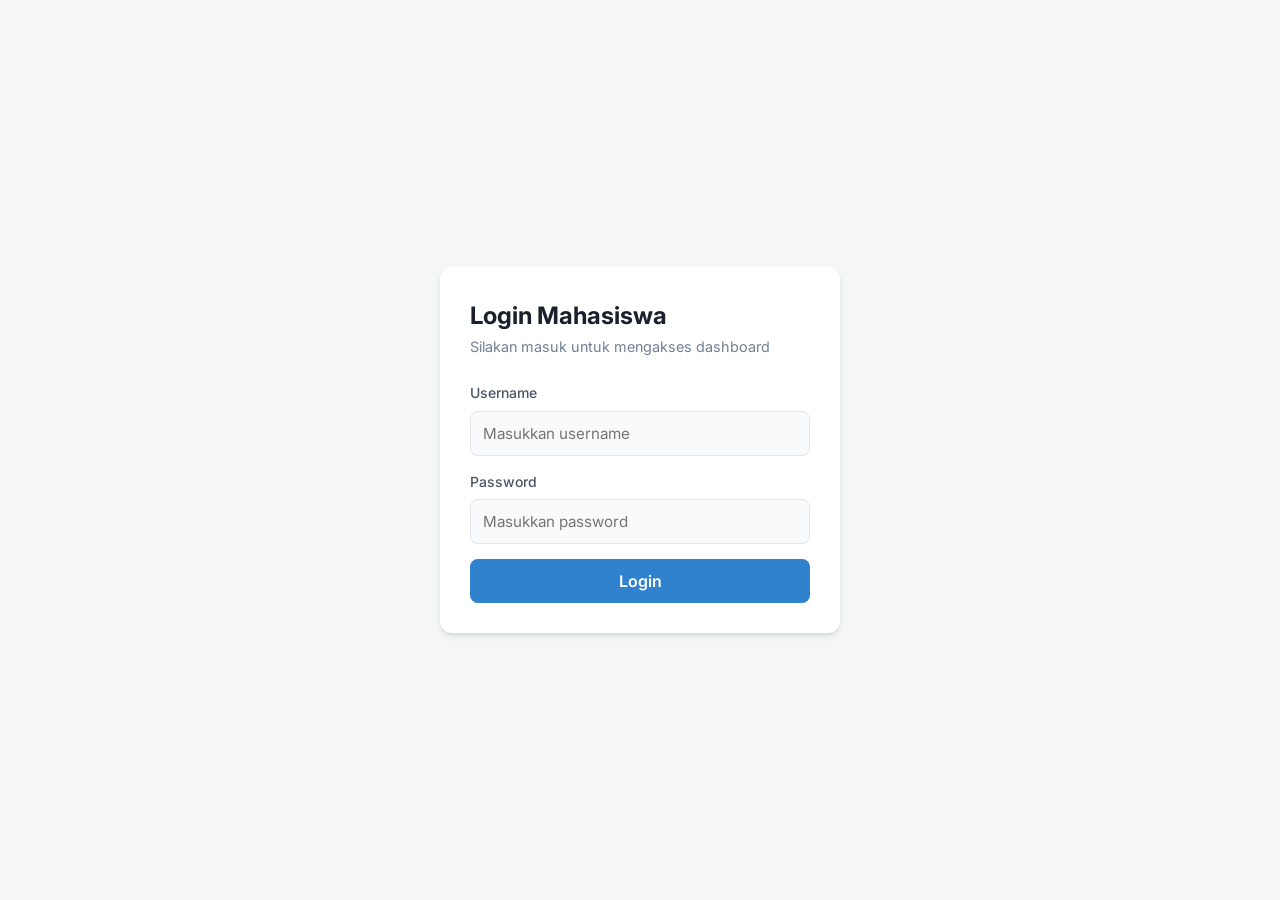
==== frontend/dashboard.html @ 391fcde4 "Initial push for student notes app" ====
<!DOCTYPE html>
<html lang="id">
<head>
    <meta charset="UTF-8">
    <meta name="viewport" content="width=device-width, initial-scale=1.0">
    <title>Dashboard Mahasiswa</title>
    <link rel="stylesheet" href="style.css">
</head>
<body>

<div class="container">
    <div class="header">
        <h1>Dashboard Mahasiswa</h1>
        <button onclick="logout()" class="btn-danger">Logout</button>
    </div>

    <div class="grid-layout">
        <div class="card section-card">
            <h2>Tambah Catatan</h2>
            <div class="form-group">
                <input type="text" id="title" placeholder="Judul Catatan">
            </div>
            <div class="form-group">
                <textarea id="content" placeholder="Isi Catatan" rows="4"></textarea>
            </div>
            <button onclick="addNote()" class="btn-primary">Tambah Catatan</button>
            
            <div id="notes" class="list-container"></div>
        </div>

        <div class="card section-card">
            <h2>Tambah Jadwal Kuliah</h2>
            <div class="form-group">
                <input type="text" id="course" placeholder="Mata Kuliah">
            </div>
            <div class="grid-2-cols">
                <div class="form-group">
                    <input type="text" id="day" placeholder="Hari">
                </div>
                <div class="form-group">
                    <input type="time" id="time" placeholder="Jam">
                </div>
            </div>
            <div class="form-group">
                <input type="text" id="room" placeholder="Ruangan">
            </div>
            <button onclick="addSchedule()" class="btn-primary">Tambah Jadwal</button>

            <div id="schedules" class="list-container"></div>
        </div>
    </div>
</div>

<script src="script.js"></script>
<script>
    document.addEventListener("DOMContentLoaded", () => {
        checkAuth();
        loadNotes();
        loadSchedules();
    });
</script>
</body>
</html>
---- frontend/style.css ----
@import url('https://fonts.googleapis.com/css2?family=Inter:wght@400;500;600;700&display=swap');

* {
    box-sizing: border-box;
    margin: 0;
    padding: 0;
}

body {
    font-family: 'Inter', sans-serif;
    background: #f4f7f6;
    color: #2d3748;
    line-height: 1.6;
}

.center-layout {
    display: flex;
    justify-content: center;
    align-items: center;
    min-height: 100vh;
}

.container {
    max-width: 1000px;
    margin: 40px auto;
    padding: 0 20px;
}

.header {
    display: flex;
    justify-content: space-between;
    align-items: center;
    margin-bottom: 30px;
}

.card {
    background: #ffffff;
    padding: 30px;
    border-radius: 12px;
    box-shadow: 0 4px 6px -1px rgba(0, 0, 0, 0.1), 0 2px 4px -1px rgba(0, 0, 0, 0.06);
}

.login-card {
    width: 100%;
    max-width: 400px;
}

.grid-layout {
    display: grid;
    grid-template-columns: 1fr 1fr;
    gap: 30px;
}

@media (max-width: 768px) {
    .grid-layout {
        grid-template-columns: 1fr;
    }
}

h1 {
    font-size: 1.5rem;
    font-weight: 700;
    color: #1a202c;
}

h2 {
    font-size: 1.25rem;
    font-weight: 600;
    margin-bottom: 20px;
    color: #2d3748;
    border-bottom: 2px solid #edf2f7;
    padding-bottom: 10px;
}

.subtitle {
    color: #718096;
    margin-bottom: 24px;
    font-size: 0.9rem;
}

.form-group {
    margin-bottom: 15px;
}

.grid-2-cols {
    display: grid;
    grid-template-columns: 1fr 1fr;
    gap: 15px;
}

label {
    display: block;
    font-size: 0.875rem;
    font-weight: 500;
    margin-bottom: 6px;
    color: #4a5568;
}

input, textarea {
    width: 100%;
    padding: 12px;
    border: 1px solid #e2e8f0;
    border-radius: 8px;
    font-family: inherit;
    font-size: 0.95rem;
    transition: all 0.2s;
    background-color: #f8fafc;
}

input:focus, textarea:focus {
    outline: none;
    border-color: #3182ce;
    box-shadow: 0 0 0 3px rgba(49, 130, 206, 0.15);
    background-color: #ffffff;
}

button {
    width: 100%;
    padding: 12px 20px;
    border: none;
    border-radius: 8px;
    font-size: 1rem;
    font-weight: 600;
    cursor: pointer;
    transition: all 0.2s;
    font-family: inherit;
}

.btn-primary {
    background: #3182ce;
    color: white;
}

.btn-primary:hover {
    background: #2b6cb0;
}

.btn-danger {
    background: #e53e3e;
    color: white;
    width: auto;
    padding: 8px 16px;
}

.btn-danger:hover {
    background: #c53030;
}

/* List Items Styling */
.list-container {
    margin-top: 30px;
    display: flex;
    flex-direction: column;
    gap: 15px;
}

.data-item {
    background: #f8fafc;
    border: 1px solid #e2e8f0;
    padding: 15px;
    border-radius: 8px;
    position: relative;
    transition: transform 0.2s;
}

.data-item:hover {
    transform: translateY(-2px);
    box-shadow: 0 2px 4px rgba(0,0,0,0.05);
}

.data-item h3 {
    font-size: 1.1rem;
    color: #2d3748;
    margin-bottom: 5px;
}

.data-item p {
    color: #4a5568;
    font-size: 0.9rem;
    margin-bottom: 4px;
}

.delete-btn {
    position: absolute;
    top: 15px;
    right: 15px;
    background: transparent;
    color: #e53e3e;
    width: auto;
    padding: 0;
    font-size: 0.85rem;
}

.delete-btn:hover {
    background: transparent;
    color: #c53030;
    text-decoration: underline;
}
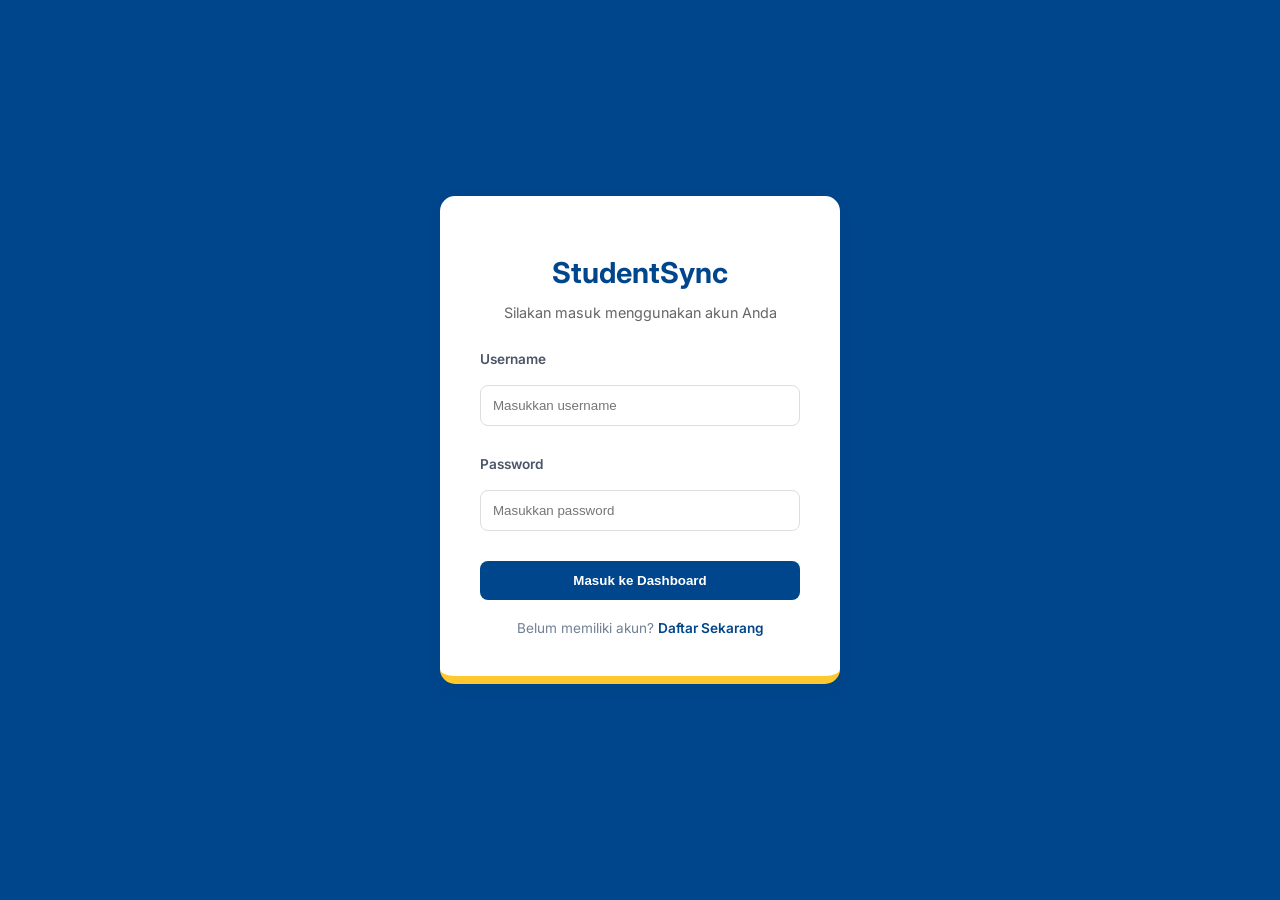
==== commit 6334f568: "Update: Menambahkan fitur dashboard terpisah, grouping, dan mock data" ====
--- a/frontend/dashboard.html
+++ b/frontend/dashboard.html
@@ -3,61 +3,188 @@
 <head>
     <meta charset="UTF-8">
     <meta name="viewport" content="width=device-width, initial-scale=1.0">
-    <title>Dashboard Mahasiswa</title>
+    <title>Dashboard Mahasiswa - StudentSync</title>
+    <link href="https://fonts.googleapis.com/css2?family=Inter:wght@400;500;600;700&display=swap" rel="stylesheet">
     <link rel="stylesheet" href="style.css">
+    <style>
+        /* Layout khusus Dashboard Grid */
+        .dashboard-grid {
+            display: grid;
+            grid-template-columns: 1fr 1fr;
+            gap: 25px;
+            margin-top: 20px;
+        }
+
+        .full-width {
+            grid-column: span 2;
+        }
+
+        .calendar-container {
+            background: white;
+            padding: 20px;
+            border-radius: 15px;
+            text-align: center;
+        }
+
+        .calendar-mockup {
+            border: 1px solid #eee;
+            border-radius: 10px;
+            padding: 15px;
+            background: #fafafa;
+        }
+
+        .calendar-header {
+            font-weight: bold;
+            color: var(--its-blue);
+            margin-bottom: 10px;
+            display: flex;
+            justify-content: space-between;
+        }
+
+        .calendar-days {
+            display: grid;
+            grid-template-columns: repeat(7, 1fr);
+            gap: 5px;
+            font-size: 0.85rem;
+        }
+
+        .day {
+            padding: 10px;
+            border-radius: 5px;
+        }
+
+        .day.today {
+            background: var(--its-blue);
+            color: white;
+            font-weight: bold;
+        }
+
+        .day.has-note {
+            border-bottom: 3px solid var(--its-gold);
+        }
+
+        .recent-notes-list {
+            margin-top: 15px;
+        }
+
+        .note-preview-item {
+            background: #fff;
+            border-left: 4px solid var(--its-green);
+            padding: 10px;
+            margin-bottom: 10px;
+            border-radius: 4px;
+            box-shadow: 0 2px 4px rgba(0,0,0,0.05);
+            font-size: 0.9rem;
+        }
+    </style>
 </head>
 <body>
 
-<div class="container">
-    <div class="header">
-        <h1>Dashboard Mahasiswa</h1>
-        <button onclick="logout()" class="btn-danger">Logout</button>
+    <div class="sidebar">
+        <h2>StudentSync</h2>
+        <a href="dashboard.html" class="nav-link active">Dashboard</a>
+        <a href="add-note.html" class="nav-link">Tambah Notes</a>
+        <a href="add-schedule.html" class="nav-link">Tambah Jadwal</a>
+        <a href="groups.html" class="nav-link">Grup Matkul</a>
+        <a href="#" onclick="logout()" class="nav-link" style="margin-top: 50px; color: var(--its-gold);">Logout</a>
     </div>
 
-    <div class="grid-layout">
-        <div class="card section-card">
-            <h2>Tambah Catatan</h2>
-            <div class="form-group">
-                <input type="text" id="title" placeholder="Judul Catatan">
+    <div class="main-content">
+        <header class="header">
+            <div>
+                <h1>Selamat Datang, <span id="display-name">Mahasiswa</span></h1>
+                <p>Berikut adalah ringkasan jadwal dan catatan Anda hari ini.</p>
             </div>
-            <div class="form-group">
-                <textarea id="content" placeholder="Isi Catatan" rows="4"></textarea>
-            </div>
-            <button onclick="addNote()" class="btn-primary">Tambah Catatan</button>
+            <div class="date-now" id="current-date"></div>
+        </header>
+
+        <div class="dashboard-grid">
             
-            <div id="notes" class="list-container"></div>
-        </div>
-
-        <div class="card section-card">
-            <h2>Tambah Jadwal Kuliah</h2>
-            <div class="form-group">
-                <input type="text" id="course" placeholder="Mata Kuliah">
-            </div>
-            <div class="grid-2-cols">
-                <div class="form-group">
-                    <input type="text" id="day" placeholder="Hari">
+            <div class="card">
+                <h3>📅 Kalender Kegiatan</h3>
+                <div class="calendar-mockup">
+                    <div class="calendar-header">
+                        <span>&lt;</span>
+                        <span id="month-year">Mei 2026</span>
+                        <span>&gt;</span>
+                    </div>
+                    <div class="calendar-days">
+                        <div style="color: #999;">S</div><div style="color: #999;">S</div><div style="color: #999;">R</div>
+                        <div style="color: #999;">K</div><div style="color: #999;">J</div><div style="color: #999;">S</div><div style="color: #999;">M</div>
+                        <div class="day">1</div><div class="day">2</div><div class="day">3</div>
+                        <div class="day">4</div><div class="day">5</div><div class="day">6</div><div class="day">7</div>
+                        <div class="day">8</div><div class="day">9</div><div class="day">10</div><div class="day">11</div>
+                        <div class="day today">12</div><div class="day has-note">13</div><div class="day">14</div>
+                    </div>
                 </div>
-                <div class="form-group">
-                    <input type="time" id="time" placeholder="Jam">
+                
+                <h4 style="margin-top: 20px;">Notes Terbaru</h4>
+                <div id="dashboard-notes-preview" class="recent-notes-list">
+                    <p class="empty-state">Memuat catatan...</p>
                 </div>
             </div>
-            <div class="form-group">
-                <input type="text" id="room" placeholder="Ruangan">
+
+            <div class="card">
+                <h3>⏰ Jadwal Kuliah Hari Ini</h3>
+                <div id="today-schedule-list">
+                    <div class="note-preview-item" style="border-left-color: var(--its-gold);">
+                        <strong>PSO (Pemodelan Sistem Objek)</strong>
+                        <div style="font-size: 0.8rem; color: #666;">Ruang IF-101 | 08:00 - 10:00</div>
+                    </div>
+                    <div class="note-preview-item" style="border-left-color: var(--its-gold);">
+                        <strong>Manajemen Database</strong>
+                        <div style="font-size: 0.8rem; color: #666;">Ruang IF-105 | 13:00 - 15:00</div>
+                    </div>
+                </div>
+                <button class="btn-primary" onclick="window.location.href='add-schedule.html'" style="margin-top: 15px; font-size: 0.8rem;">
+                    Lihat Semua Jadwal
+                </button>
             </div>
-            <button onclick="addSchedule()" class="btn-primary">Tambah Jadwal</button>
 
-            <div id="schedules" class="list-container"></div>
         </div>
     </div>
-</div>
 
-<script src="script.js"></script>
-<script>
-    document.addEventListener("DOMContentLoaded", () => {
-        checkAuth();
-        loadNotes();
-        loadSchedules();
-    });
-</script>
+    <script src="script.js"></script>
+    <script>
+        document.addEventListener("DOMContentLoaded", () => {
+            const userId = localStorage.getItem('user_id');
+            const userName = localStorage.getItem('username');
+            
+            if (!userId) {
+                window.location.href = 'index.html';
+                return;
+            }
+
+            document.getElementById('display-name').innerText = userName;
+            
+            // Set Tanggal Hari Ini
+            const options = { weekday: 'long', year: 'numeric', month: 'long', day: 'numeric' };
+            document.getElementById('current-date').innerText = new Date().toLocaleDateString('id-ID', options);
+
+            // Load Preview Notes
+            loadNotesPreview(userId);
+        });
+
+        async function loadNotesPreview(userId) {
+            try {
+                const response = await fetch(`${API}/notes?user_id=${userId}`);
+                const data = await response.json();
+                const container = document.getElementById('dashboard-notes-preview');
+
+                if (data.length > 0) {
+                    container.innerHTML = data.slice(0, 3).map(n => `
+                        <div class="note-preview-item">
+                            <strong style="color: var(--its-blue);">${n.title}</strong>
+                            <div style="font-size: 0.75rem; color: #888;">Group: ${n.category}</div>
+                        </div>
+                    `).join('');
+                } else {
+                    container.innerHTML = '<p class="empty-state">Belum ada catatan.</p>';
+                }
+            } catch (error) {
+                console.error("Gagal load preview:", error);
+            }
+        }
+    </script>
 </body>
 </html>
--- a/frontend/style.css
+++ b/frontend/style.css
@@ -1,198 +1,21 @@
-@import url('https://fonts.googleapis.com/css2?family=Inter:wght@400;500;600;700&display=swap');
+:root {
+    --its-blue: #00468C; --its-gold: #FFC82E; --its-green: #28A745;
+    --its-white: #FFFFFF; --its-gray: #F8F9FA;
+}
+* { box-sizing: border-box; }
+body { font-family: 'Inter', sans-serif; background: var(--its-gray); margin: 0; display: flex; }
 
-* {
-    box-sizing: border-box;
-    margin: 0;
-    padding: 0;
-}
+.sidebar { width: 250px; height: 100vh; background: var(--its-blue); color: white; padding: 20px; position: fixed; }
+.sidebar h2 { color: var(--its-gold); text-align: center; margin-bottom: 30px; }
+.nav-link { display: block; color: white; text-decoration: none; padding: 15px; border-radius: 8px; margin-bottom: 10px; }
+.nav-link:hover, .nav-link.active { background: rgba(255,255,255,0.1); border-left: 4px solid var(--its-gold); }
 
-body {
-    font-family: 'Inter', sans-serif;
-    background: #f4f7f6;
-    color: #2d3748;
-    line-height: 1.6;
-}
+.main-content { margin-left: 250px; padding: 40px; width: calc(100% - 250px); }
+.card { background: white; padding: 25px; border-radius: 15px; box-shadow: 0 4px 15px rgba(0,0,0,0.05); margin-bottom: 20px; }
+.grid-dashboard { display: grid; grid-template-columns: 1.5fr 1fr; gap: 20px; }
 
-.center-layout {
-    display: flex;
-    justify-content: center;
-    align-items: center;
-    min-height: 100vh;
-}
+input, select, textarea { width: 100%; padding: 12px; margin: 10px 0; border: 1px solid #ddd; border-radius: 8px; }
+.btn-save { background: var(--its-blue); color: white; border: none; padding: 12px; border-radius: 8px; cursor: pointer; font-weight: bold; width: 100%; }
+.btn-save:hover { background: #003366; }
 
-.container {
-    max-width: 1000px;
-    margin: 40px auto;
-    padding: 0 20px;
-}
-
-.header {
-    display: flex;
-    justify-content: space-between;
-    align-items: center;
-    margin-bottom: 30px;
-}
-
-.card {
-    background: #ffffff;
-    padding: 30px;
-    border-radius: 12px;
-    box-shadow: 0 4px 6px -1px rgba(0, 0, 0, 0.1), 0 2px 4px -1px rgba(0, 0, 0, 0.06);
-}
-
-.login-card {
-    width: 100%;
-    max-width: 400px;
-}
-
-.grid-layout {
-    display: grid;
-    grid-template-columns: 1fr 1fr;
-    gap: 30px;
-}
-
-@media (max-width: 768px) {
-    .grid-layout {
-        grid-template-columns: 1fr;
-    }
-}
-
-h1 {
-    font-size: 1.5rem;
-    font-weight: 700;
-    color: #1a202c;
-}
-
-h2 {
-    font-size: 1.25rem;
-    font-weight: 600;
-    margin-bottom: 20px;
-    color: #2d3748;
-    border-bottom: 2px solid #edf2f7;
-    padding-bottom: 10px;
-}
-
-.subtitle {
-    color: #718096;
-    margin-bottom: 24px;
-    font-size: 0.9rem;
-}
-
-.form-group {
-    margin-bottom: 15px;
-}
-
-.grid-2-cols {
-    display: grid;
-    grid-template-columns: 1fr 1fr;
-    gap: 15px;
-}
-
-label {
-    display: block;
-    font-size: 0.875rem;
-    font-weight: 500;
-    margin-bottom: 6px;
-    color: #4a5568;
-}
-
-input, textarea {
-    width: 100%;
-    padding: 12px;
-    border: 1px solid #e2e8f0;
-    border-radius: 8px;
-    font-family: inherit;
-    font-size: 0.95rem;
-    transition: all 0.2s;
-    background-color: #f8fafc;
-}
-
-input:focus, textarea:focus {
-    outline: none;
-    border-color: #3182ce;
-    box-shadow: 0 0 0 3px rgba(49, 130, 206, 0.15);
-    background-color: #ffffff;
-}
-
-button {
-    width: 100%;
-    padding: 12px 20px;
-    border: none;
-    border-radius: 8px;
-    font-size: 1rem;
-    font-weight: 600;
-    cursor: pointer;
-    transition: all 0.2s;
-    font-family: inherit;
-}
-
-.btn-primary {
-    background: #3182ce;
-    color: white;
-}
-
-.btn-primary:hover {
-    background: #2b6cb0;
-}
-
-.btn-danger {
-    background: #e53e3e;
-    color: white;
-    width: auto;
-    padding: 8px 16px;
-}
-
-.btn-danger:hover {
-    background: #c53030;
-}
-
-/* List Items Styling */
-.list-container {
-    margin-top: 30px;
-    display: flex;
-    flex-direction: column;
-    gap: 15px;
-}
-
-.data-item {
-    background: #f8fafc;
-    border: 1px solid #e2e8f0;
-    padding: 15px;
-    border-radius: 8px;
-    position: relative;
-    transition: transform 0.2s;
-}
-
-.data-item:hover {
-    transform: translateY(-2px);
-    box-shadow: 0 2px 4px rgba(0,0,0,0.05);
-}
-
-.data-item h3 {
-    font-size: 1.1rem;
-    color: #2d3748;
-    margin-bottom: 5px;
-}
-
-.data-item p {
-    color: #4a5568;
-    font-size: 0.9rem;
-    margin-bottom: 4px;
-}
-
-.delete-btn {
-    position: absolute;
-    top: 15px;
-    right: 15px;
-    background: transparent;
-    color: #e53e3e;
-    width: auto;
-    padding: 0;
-    font-size: 0.85rem;
-}
-
-.delete-btn:hover {
-    background: transparent;
-    color: #c53030;
-    text-decoration: underline;
-}+.note-box { border-left: 5px solid var(--its-green); padding: 10px; background: #f0fff4; margin-bottom: 10px; border-radius: 5px; }
